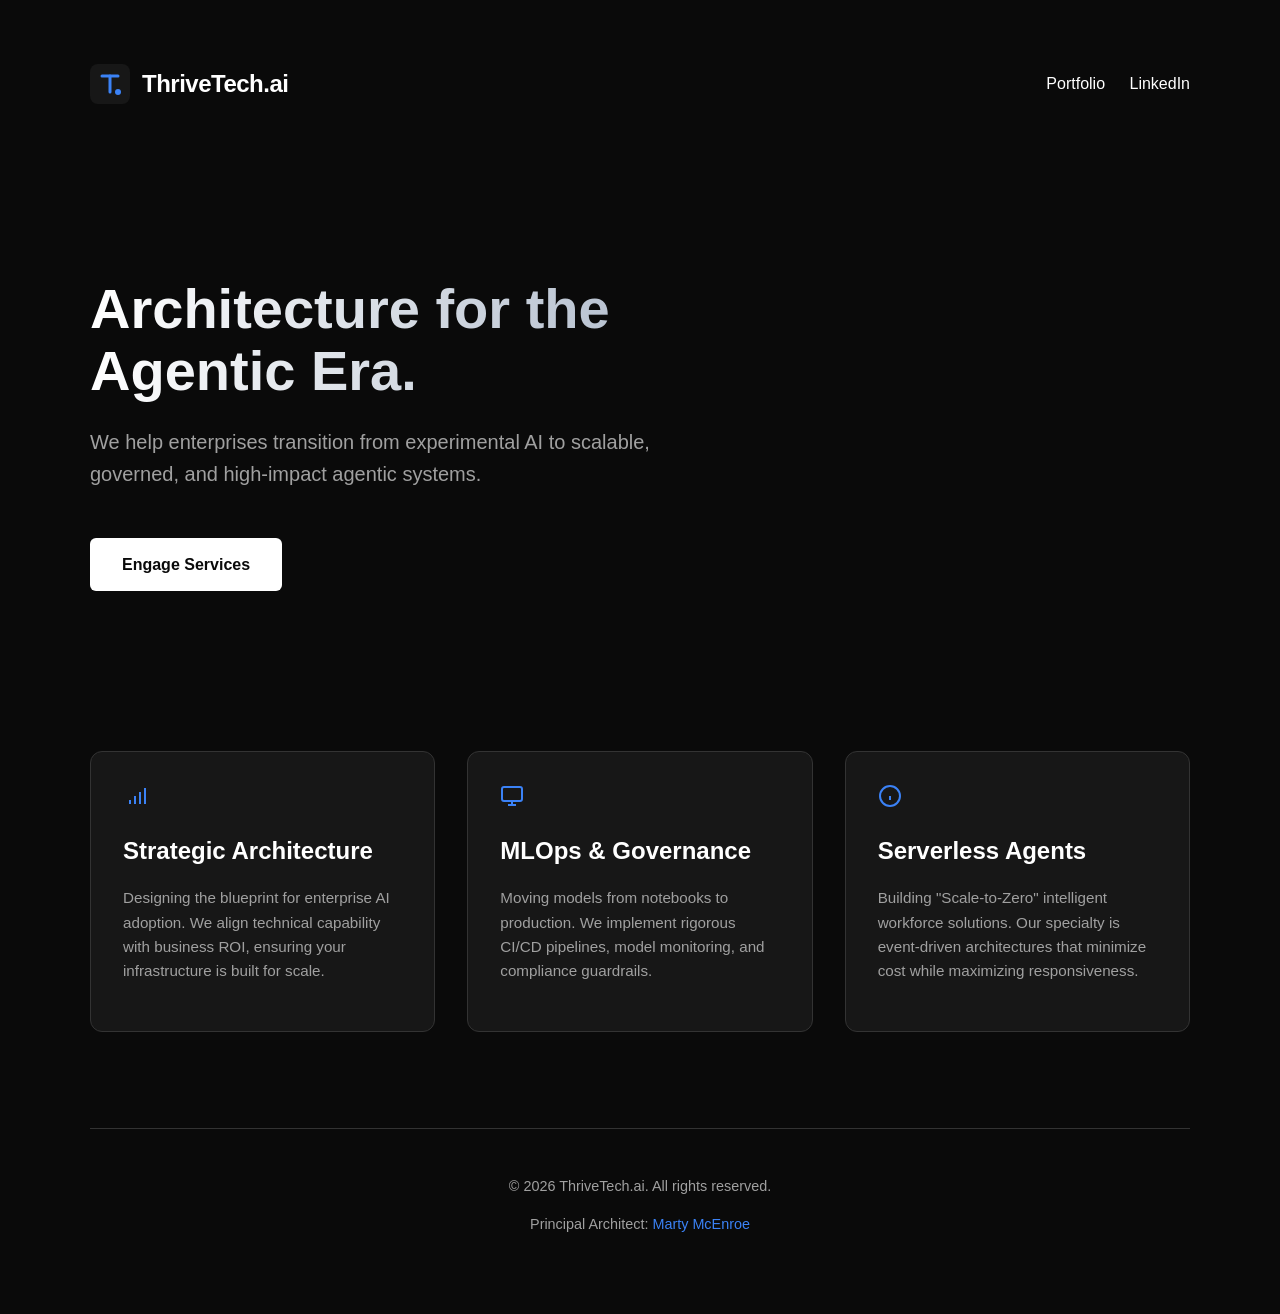
==== index.html @ da7066eb "Initial launch of ThriveTech.ai" ====
<!DOCTYPE html>
<html lang="en">
<head>
    <meta charset="UTF-8">
    <meta name="viewport" content="width=device-width, initial-scale=1.0">
    <title>ThriveTech.ai | Enterprise AI Architecture & Strategy</title>
    <style>
        :root {
            --bg-dark: #0a0a0a;
            --text-main: #ffffff;
            --text-muted: #a0a0a0;
            --accent: #3b82f6; /* Enterprise Blue */
            --accent-glow: rgba(59, 130, 246, 0.2);
            --card-bg: #171717;
        }
        body {
            background-color: var(--bg-dark);
            color: var(--text-main);
            font-family: -apple-system, BlinkMacSystemFont, "Segoe UI", Roboto, Helvetica, Arial, sans-serif;
            margin: 0;
            line-height: 1.6;
        }
        .container {
            max-width: 1100px;
            margin: 0 auto;
            padding: 2rem;
        }
        
        /* Navigation */
        nav {
            display: flex;
            justify-content: space-between;
            align-items: center;
            padding: 2rem 0;
        }
        .logo {
            display: flex;
            align-items: center;
            gap: 12px;
            font-weight: 700;
            font-size: 1.5rem;
            letter-spacing: -0.5px;
        }
        
        /* Hero Section */
        .hero {
            padding: 6rem 0;
            text-align: left;
            max-width: 800px;
        }
        h1 {
            font-size: 3.5rem;
            line-height: 1.1;
            margin-bottom: 1.5rem;
            background: linear-gradient(to right, #fff, #94a3b8);
            -webkit-background-clip: text;
            -webkit-text-fill-color: transparent;
        }
        .lead {
            font-size: 1.25rem;
            color: var(--text-muted);
            margin-bottom: 3rem;
            max-width: 600px;
        }
        
        /* Services Grid */
        .services {
            display: grid;
            grid-template-columns: repeat(auto-fit, minmax(300px, 1fr));
            gap: 2rem;
            margin: 4rem 0;
        }
        .card {
            background: var(--card-bg);
            padding: 2rem;
            border-radius: 12px;
            border: 1px solid #333;
            transition: transform 0.2s, border-color 0.2s;
        }
        .card:hover {
            transform: translateY(-5px);
            border-color: var(--accent);
        }
        .card h3 {
            margin-top: 0;
            font-size: 1.5rem;
            margin-bottom: 1rem;
        }
        .card p {
            color: var(--text-muted);
            font-size: 0.95rem;
        }
        .icon {
            color: var(--accent);
            margin-bottom: 1rem;
            display: block;
        }

        /* CTA Button */
        .btn {
            display: inline-block;
            background-color: var(--text-main);
            color: var(--bg-dark);
            padding: 14px 32px;
            border-radius: 6px;
            font-weight: 600;
            text-decoration: none;
            transition: background 0.2s;
        }
        .btn:hover {
            background-color: #e2e2e2;
        }

        /* Footer */
        footer {
            border-top: 1px solid #333;
            margin-top: 6rem;
            padding: 2rem 0;
            text-align: center;
            color: var(--text-muted);
            font-size: 0.9rem;
        }
    </style>
</head>
<body>
    <div class="container">
        <nav>
            <div class="logo">
                <!-- Abstract Geometric T/AI Logo -->
                <svg width="40" height="40" viewBox="0 0 40 40" fill="none" xmlns="http://www.w3.org/2000/svg">
                    <rect width="40" height="40" rx="8" fill="#171717"/>
                    <path d="M12 12H28" stroke="#3B82F6" stroke-width="3" stroke-linecap="round"/>
                    <path d="M20 12V28" stroke="#3B82F6" stroke-width="3" stroke-linecap="round"/>
                    <circle cx="28" cy="28" r="3" fill="#3B82F6"/>
                </svg>
                ThriveTech.ai
            </div>
            <div>
                <a href="https://martymcenroe.ai" style="color: #fff; text-decoration: none; margin-left: 20px;">Portfolio</a>
                <a href="https://linkedin.com/company/thrivetech-ai" style="color: #fff; text-decoration: none; margin-left: 20px;">LinkedIn</a>
            </div>
        </nav>

        <section class="hero">
            <h1>Architecture for the<br>Agentic Era.</h1>
            <p class="lead">We help enterprises transition from experimental AI to scalable, governed, and high-impact agentic systems.</p>
            <a href="mailto:contact@thrivetech.ai" class="btn">Engage Services</a>
        </section>

        <div class="services">
            <div class="card">
                <span class="icon">
                    <svg width="24" height="24" viewBox="0 0 24 24" fill="none" stroke="currentColor" stroke-width="2"><path d="M2 20h.01"/><path d="M7 20v-4"/><path d="M12 20v-8"/><path d="M17 20V8"/><path d="M22 4v16"/></svg>
                </span>
                <h3>Strategic Architecture</h3>
                <p>Designing the blueprint for enterprise AI adoption. We align technical capability with business ROI, ensuring your infrastructure is built for scale.</p>
            </div>
            <div class="card">
                <span class="icon">
                    <svg width="24" height="24" viewBox="0 0 24 24" fill="none" stroke="currentColor" stroke-width="2"><rect x="2" y="3" width="20" height="14" rx="2" ry="2"/><line x1="8" y1="21" x2="16" y2="21"/><line x1="12" y1="17" x2="12" y2="21"/></svg>
                </span>
                <h3>MLOps & Governance</h3>
                <p>Moving models from notebooks to production. We implement rigorous CI/CD pipelines, model monitoring, and compliance guardrails.</p>
            </div>
            <div class="card">
                <span class="icon">
                    <svg width="24" height="24" viewBox="0 0 24 24" fill="none" stroke="currentColor" stroke-width="2"><circle cx="12" cy="12" r="10"/><path d="M12 16v-4"/><path d="M12 8h.01"/></svg>
                </span>
                <h3>Serverless Agents</h3>
                <p>Building "Scale-to-Zero" intelligent workforce solutions. Our specialty is event-driven architectures that minimize cost while maximizing responsiveness.</p>
            </div>
        </div>

        <footer>
            <p>&copy; 2026 ThriveTech.ai. All rights reserved.</p>
            <p>Principal Architect: <a href="https://martymcenroe.ai" style="color: #3b82f6; text-decoration: none;">Marty McEnroe</a></p>
        </footer>
    </div>
</body>
</html>
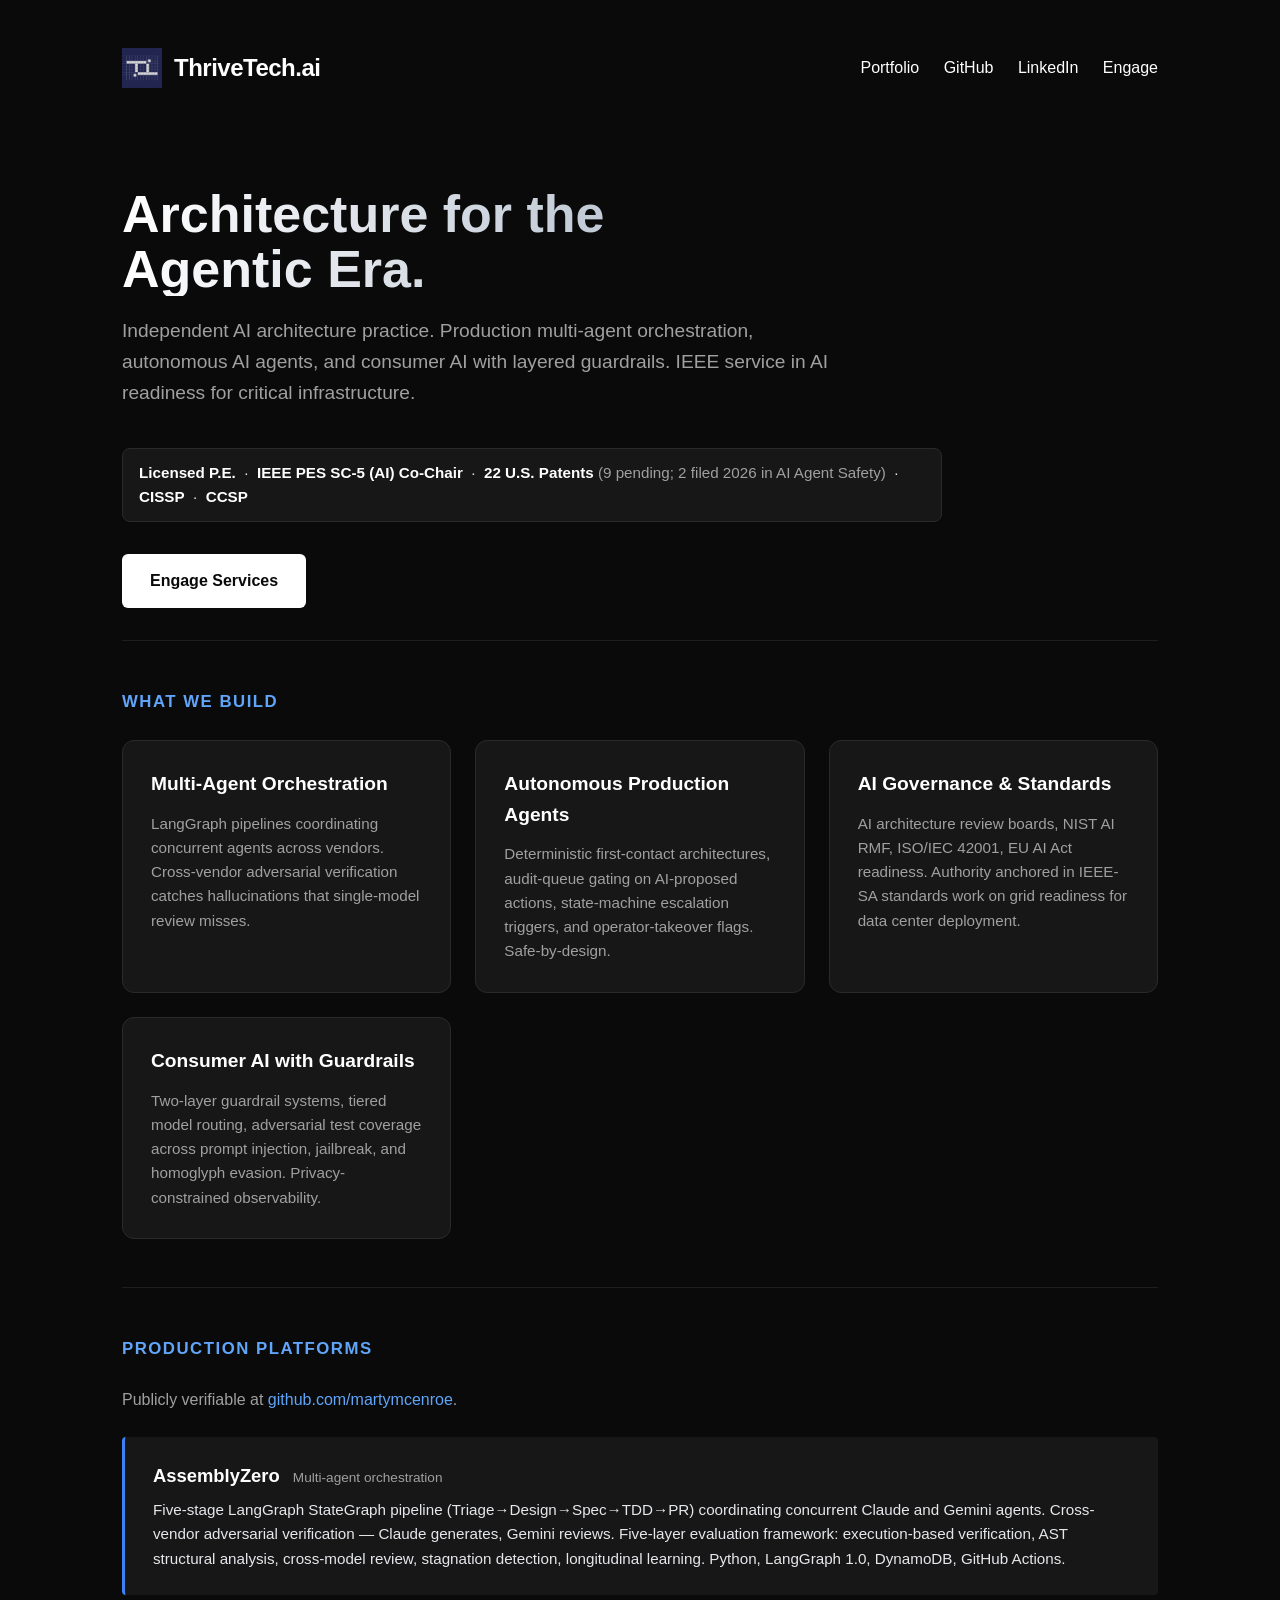
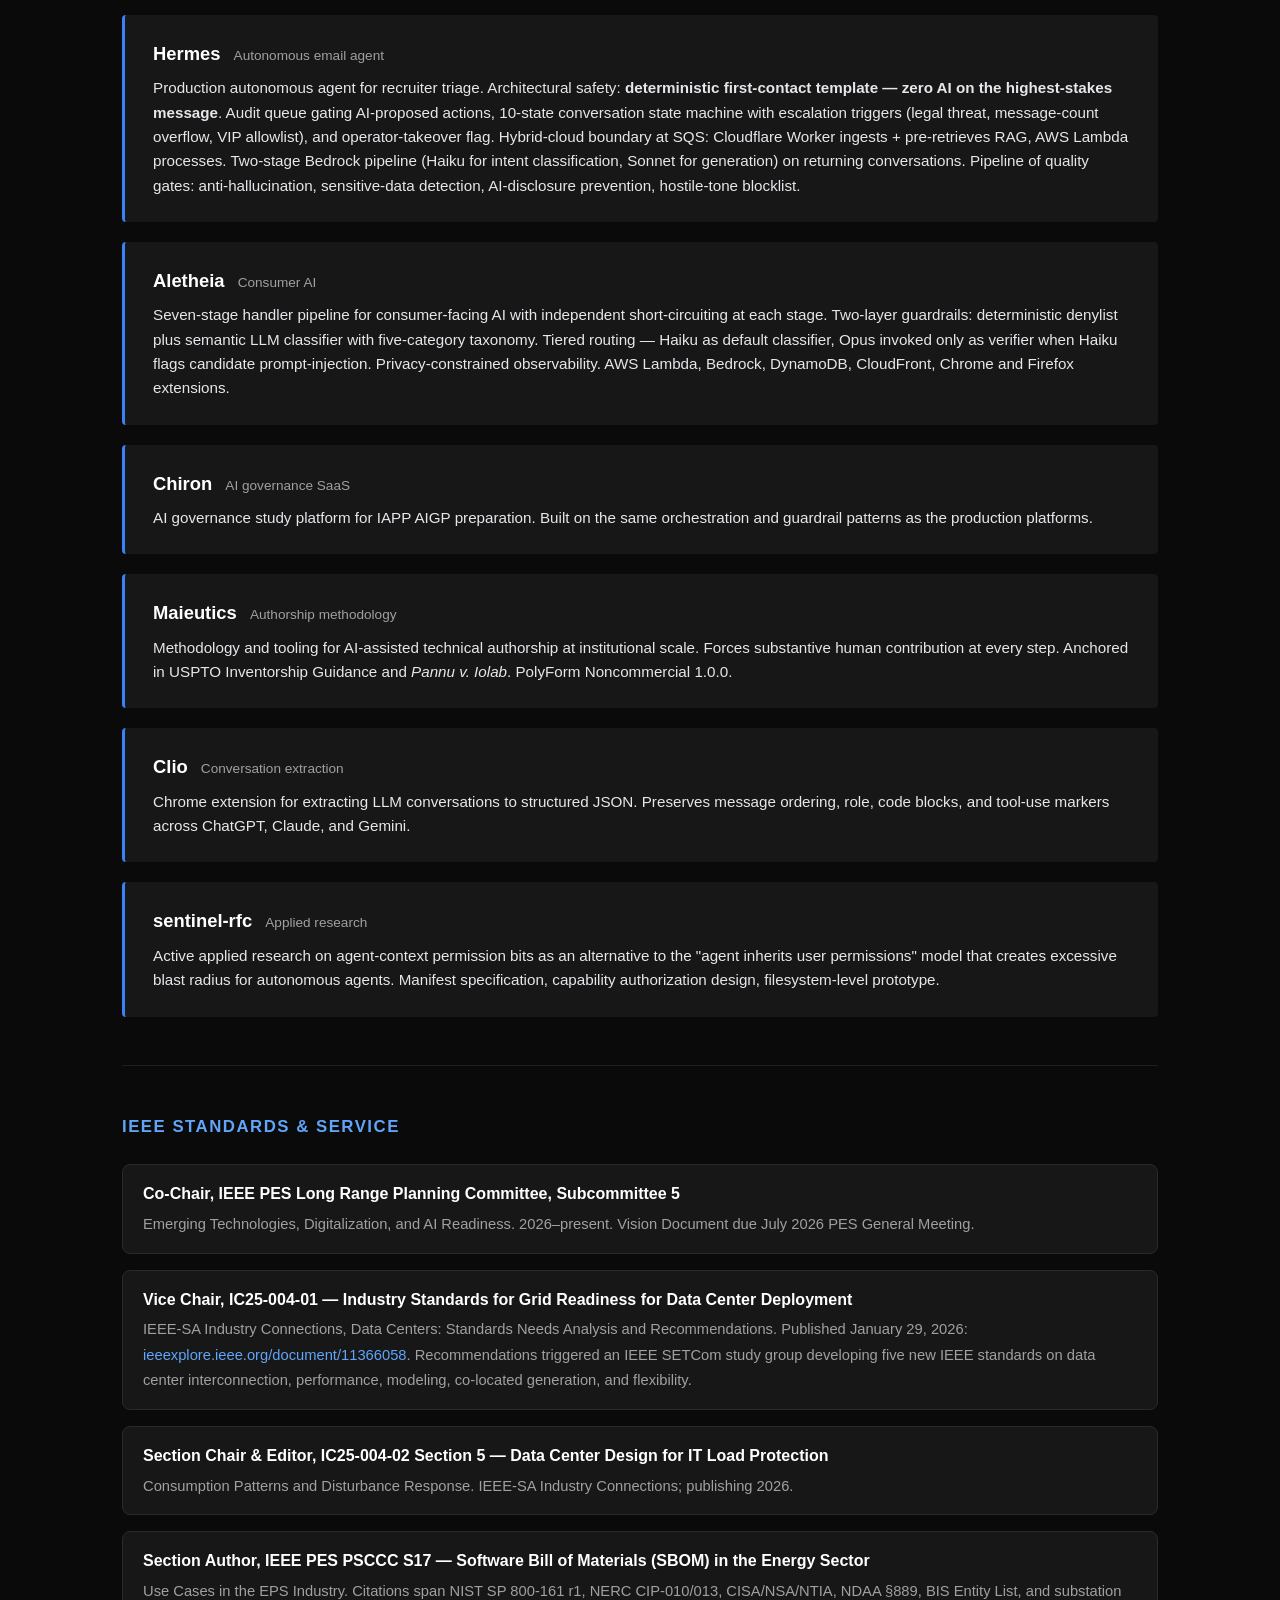
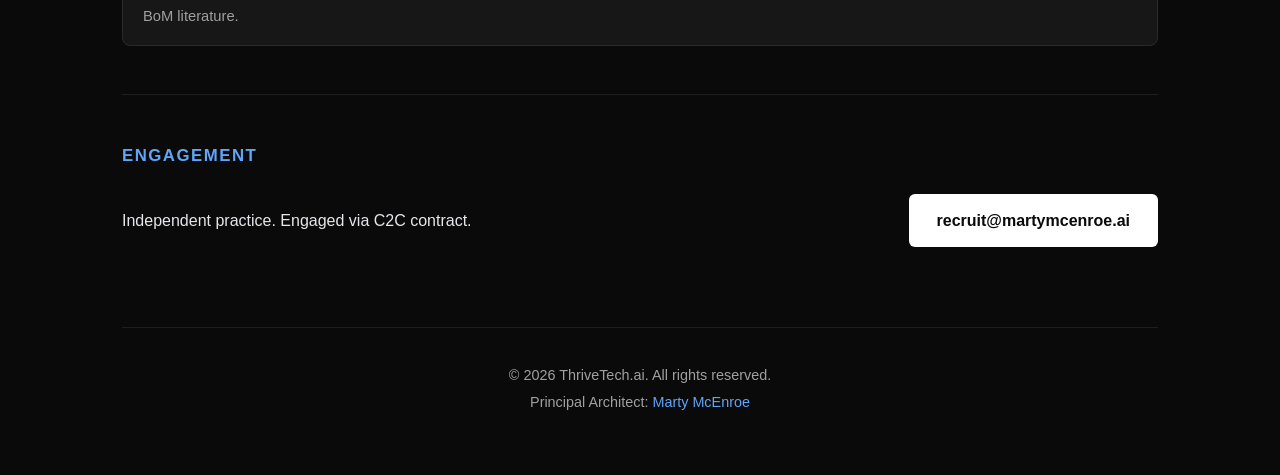
==== commit c329849f: "feat(site): refresh index.html to current positioning (Closes #16) Aligns thrivetech.ai homepage wit" ====
--- a/index.html
+++ b/index.html
@@ -3,16 +3,21 @@
 <head>
     <meta charset="UTF-8">
     <meta name="viewport" content="width=device-width, initial-scale=1.0">
-    <title>ThriveTech.ai | Enterprise AI Architecture & Strategy</title>
+    <title>ThriveTech.ai | Enterprise Agentic AI Architecture</title>
+    <meta name="description" content="Independent AI architecture practice. Production multi-agent orchestration, autonomous AI agents, and consumer AI with layered guardrails. IEEE service in AI readiness for critical infrastructure.">
     <style>
         :root {
             --bg-dark: #0a0a0a;
             --text-main: #ffffff;
             --text-muted: #a0a0a0;
-            --accent: #3b82f6; /* Enterprise Blue */
-            --accent-glow: rgba(59, 130, 246, 0.2);
+            --text-strong: #e5e7eb;
+            --accent: #3b82f6;
+            --accent-soft: #60a5fa;
             --card-bg: #171717;
-        }
+            --card-border: #2a2a2a;
+            --rule: #1f1f1f;
+        }
+        * { box-sizing: border-box; }
         body {
             background-color: var(--bg-dark);
             color: var(--text-main);
@@ -20,18 +25,22 @@
             margin: 0;
             line-height: 1.6;
         }
+        a { color: var(--accent-soft); text-decoration: none; }
+        a:hover { color: var(--accent); text-decoration: underline; }
+
         .container {
             max-width: 1100px;
             margin: 0 auto;
-            padding: 2rem;
-        }
-        
-        /* Navigation */
+            padding: 1.5rem 2rem;
+        }
+
         nav {
             display: flex;
             justify-content: space-between;
             align-items: center;
-            padding: 2rem 0;
+            padding: 1.5rem 0;
+            flex-wrap: wrap;
+            gap: 1rem;
         }
         .logo {
             display: flex;
@@ -40,85 +49,126 @@
             font-weight: 700;
             font-size: 1.5rem;
             letter-spacing: -0.5px;
-        }
-        
-        /* Hero Section */
-        .hero {
-            padding: 6rem 0;
-            text-align: left;
-            max-width: 800px;
-        }
+            color: var(--text-main);
+        }
+        .logo img { width: 40px; height: 40px; display: block; }
+        nav .links a { color: var(--text-main); margin-left: 20px; }
+        nav .links a:hover { color: var(--accent-soft); text-decoration: none; }
+
+        .hero { padding: 4rem 0 2rem; max-width: 820px; }
         h1 {
-            font-size: 3.5rem;
-            line-height: 1.1;
-            margin-bottom: 1.5rem;
+            font-size: 3.25rem;
+            line-height: 1.05;
+            margin-bottom: 1.25rem;
             background: linear-gradient(to right, #fff, #94a3b8);
             -webkit-background-clip: text;
             -webkit-text-fill-color: transparent;
         }
         .lead {
-            font-size: 1.25rem;
+            font-size: 1.2rem;
             color: var(--text-muted);
-            margin-bottom: 3rem;
-            max-width: 600px;
-        }
-        
-        /* Services Grid */
-        .services {
-            display: grid;
-            grid-template-columns: repeat(auto-fit, minmax(300px, 1fr));
-            gap: 2rem;
-            margin: 4rem 0;
-        }
-        .card {
-            background: var(--card-bg);
-            padding: 2rem;
-            border-radius: 12px;
-            border: 1px solid #333;
-            transition: transform 0.2s, border-color 0.2s;
-        }
-        .card:hover {
-            transform: translateY(-5px);
-            border-color: var(--accent);
-        }
-        .card h3 {
-            margin-top: 0;
-            font-size: 1.5rem;
-            margin-bottom: 1rem;
-        }
-        .card p {
-            color: var(--text-muted);
+            margin-bottom: 1.5rem;
+            max-width: 720px;
+        }
+        .creds {
             font-size: 0.95rem;
-        }
-        .icon {
-            color: var(--accent);
-            margin-bottom: 1rem;
-            display: block;
-        }
-
-        /* CTA Button */
+            color: var(--text-strong);
+            padding: 0.75rem 1rem;
+            border: 1px solid var(--card-border);
+            border-radius: 8px;
+            background: var(--card-bg);
+            display: inline-block;
+            margin-bottom: 2rem;
+        }
+        .creds strong { color: var(--text-main); }
+
         .btn {
             display: inline-block;
             background-color: var(--text-main);
             color: var(--bg-dark);
-            padding: 14px 32px;
+            padding: 14px 28px;
             border-radius: 6px;
             font-weight: 600;
             text-decoration: none;
             transition: background 0.2s;
         }
-        .btn:hover {
-            background-color: #e2e2e2;
-        }
-
-        /* Footer */
+        .btn:hover { background-color: #e2e2e2; text-decoration: none; }
+
+        section { padding: 3rem 0; border-top: 1px solid var(--rule); }
+        h2 {
+            font-size: 1.05rem;
+            text-transform: uppercase;
+            letter-spacing: 1.5px;
+            color: var(--accent-soft);
+            margin: 0 0 1.5rem;
+            font-weight: 600;
+        }
+
+        .services {
+            display: grid;
+            grid-template-columns: repeat(auto-fit, minmax(260px, 1fr));
+            gap: 1.5rem;
+        }
+        .card {
+            background: var(--card-bg);
+            padding: 1.75rem;
+            border-radius: 12px;
+            border: 1px solid var(--card-border);
+            transition: transform 0.2s, border-color 0.2s;
+        }
+        .card:hover { transform: translateY(-4px); border-color: var(--accent); }
+        .card h3 { margin: 0 0 0.75rem; font-size: 1.2rem; color: var(--text-main); }
+        .card p { color: var(--text-muted); font-size: 0.95rem; margin: 0; }
+
+        .products { display: grid; gap: 1.25rem; }
+        .product {
+            background: var(--card-bg);
+            padding: 1.5rem 1.75rem;
+            border-left: 3px solid var(--accent);
+            border-radius: 4px;
+        }
+        .product h3 {
+            margin: 0 0 0.5rem;
+            font-size: 1.15rem;
+            color: var(--text-main);
+        }
+        .product h3 .tag {
+            font-weight: 400;
+            font-size: 0.85rem;
+            color: var(--text-muted);
+            margin-left: 0.5rem;
+        }
+        .product p { color: var(--text-strong); font-size: 0.95rem; margin: 0; }
+
+        .ieee-list { list-style: none; padding: 0; margin: 0; display: grid; gap: 1rem; }
+        .ieee-list li {
+            padding: 1rem 1.25rem;
+            background: var(--card-bg);
+            border-radius: 8px;
+            border: 1px solid var(--card-border);
+        }
+        .ieee-role { color: var(--text-main); font-weight: 600; display: block; margin-bottom: 0.25rem; }
+        .ieee-detail { color: var(--text-muted); font-size: 0.92rem; }
+
+        .engage { display: grid; grid-template-columns: 1fr; gap: 1rem; align-items: center; }
+        @media (min-width: 700px) {
+            .engage { grid-template-columns: 1fr auto; }
+        }
+        .engage p { color: var(--text-strong); margin: 0; font-size: 1rem; }
+
         footer {
-            border-top: 1px solid #333;
-            margin-top: 6rem;
+            border-top: 1px solid var(--rule);
+            margin-top: 2rem;
             padding: 2rem 0;
             text-align: center;
             color: var(--text-muted);
             font-size: 0.9rem;
+        }
+        footer p { margin: 0.25rem 0; }
+        @media (max-width: 600px) {
+            h1 { font-size: 2.25rem; }
+            .lead { font-size: 1.05rem; }
+            nav .links a { margin-left: 12px; font-size: 0.9rem; }
         }
     </style>
 </head>
@@ -126,55 +176,122 @@
     <div class="container">
         <nav>
             <div class="logo">
-                <!-- Abstract Geometric T/AI Logo -->
-                <svg width="40" height="40" viewBox="0 0 40 40" fill="none" xmlns="http://www.w3.org/2000/svg">
-                    <rect width="40" height="40" rx="8" fill="#171717"/>
-                    <path d="M12 12H28" stroke="#3B82F6" stroke-width="3" stroke-linecap="round"/>
-                    <path d="M20 12V28" stroke="#3B82F6" stroke-width="3" stroke-linecap="round"/>
-                    <circle cx="28" cy="28" r="3" fill="#3B82F6"/>
-                </svg>
+                <img src="logo-400.png" alt="ThriveTech.ai logo">
                 ThriveTech.ai
             </div>
-            <div>
-                <a href="https://martymcenroe.ai" style="color: #fff; text-decoration: none; margin-left: 20px;">Portfolio</a>
-                <a href="https://linkedin.com/company/thrivetech-ai" style="color: #fff; text-decoration: none; margin-left: 20px;">LinkedIn</a>
+            <div class="links">
+                <a href="https://martymcenroe.ai">Portfolio</a>
+                <a href="https://github.com/martymcenroe">GitHub</a>
+                <a href="https://linkedin.com/company/thrivetech-ai">LinkedIn</a>
+                <a href="#engage">Engage</a>
             </div>
         </nav>
 
-        <section class="hero">
+        <section class="hero" style="border-top: none; padding-top: 2rem;">
             <h1>Architecture for the<br>Agentic Era.</h1>
-            <p class="lead">We help enterprises transition from experimental AI to scalable, governed, and high-impact agentic systems.</p>
-            <a href="mailto:contact@thrivetech.ai" class="btn">Engage Services</a>
-        </section>
-
-        <div class="services">
-            <div class="card">
-                <span class="icon">
-                    <svg width="24" height="24" viewBox="0 0 24 24" fill="none" stroke="currentColor" stroke-width="2"><path d="M2 20h.01"/><path d="M7 20v-4"/><path d="M12 20v-8"/><path d="M17 20V8"/><path d="M22 4v16"/></svg>
-                </span>
-                <h3>Strategic Architecture</h3>
-                <p>Designing the blueprint for enterprise AI adoption. We align technical capability with business ROI, ensuring your infrastructure is built for scale.</p>
-            </div>
-            <div class="card">
-                <span class="icon">
-                    <svg width="24" height="24" viewBox="0 0 24 24" fill="none" stroke="currentColor" stroke-width="2"><rect x="2" y="3" width="20" height="14" rx="2" ry="2"/><line x1="8" y1="21" x2="16" y2="21"/><line x1="12" y1="17" x2="12" y2="21"/></svg>
-                </span>
-                <h3>MLOps & Governance</h3>
-                <p>Moving models from notebooks to production. We implement rigorous CI/CD pipelines, model monitoring, and compliance guardrails.</p>
-            </div>
-            <div class="card">
-                <span class="icon">
-                    <svg width="24" height="24" viewBox="0 0 24 24" fill="none" stroke="currentColor" stroke-width="2"><circle cx="12" cy="12" r="10"/><path d="M12 16v-4"/><path d="M12 8h.01"/></svg>
-                </span>
-                <h3>Serverless Agents</h3>
-                <p>Building "Scale-to-Zero" intelligent workforce solutions. Our specialty is event-driven architectures that minimize cost while maximizing responsiveness.</p>
-            </div>
-        </div>
+            <p class="lead">
+                Independent AI architecture practice. Production multi-agent orchestration, autonomous AI agents, and consumer AI with layered guardrails. IEEE service in AI readiness for critical infrastructure.
+            </p>
+            <p class="creds">
+                <strong>Licensed P.E.</strong> &nbsp;&middot;&nbsp; <strong>IEEE PES SC-5 (AI) Co-Chair</strong> &nbsp;&middot;&nbsp; <strong>22 U.S. Patents</strong> <span style="color: var(--text-muted);">(9 pending; 2 filed 2026 in AI Agent Safety)</span> &nbsp;&middot;&nbsp; <strong>CISSP</strong> &nbsp;&middot;&nbsp; <strong>CCSP</strong>
+            </p>
+            <br>
+            <a href="#engage" class="btn">Engage Services</a>
+        </section>
+
+        <section>
+            <h2>What We Build</h2>
+            <div class="services">
+                <div class="card">
+                    <h3>Multi-Agent Orchestration</h3>
+                    <p>LangGraph pipelines coordinating concurrent agents across vendors. Cross-vendor adversarial verification catches hallucinations that single-model review misses.</p>
+                </div>
+                <div class="card">
+                    <h3>Autonomous Production Agents</h3>
+                    <p>Deterministic first-contact architectures, audit-queue gating on AI-proposed actions, state-machine escalation triggers, and operator-takeover flags. Safe-by-design.</p>
+                </div>
+                <div class="card">
+                    <h3>AI Governance &amp; Standards</h3>
+                    <p>AI architecture review boards, NIST AI RMF, ISO/IEC 42001, EU AI Act readiness. Authority anchored in IEEE-SA standards work on grid readiness for data center deployment.</p>
+                </div>
+                <div class="card">
+                    <h3>Consumer AI with Guardrails</h3>
+                    <p>Two-layer guardrail systems, tiered model routing, adversarial test coverage across prompt injection, jailbreak, and homoglyph evasion. Privacy-constrained observability.</p>
+                </div>
+            </div>
+        </section>
+
+        <section>
+            <h2>Production Platforms</h2>
+            <p class="lead" style="font-size: 1rem; margin-bottom: 1.5rem;">
+                Publicly verifiable at <a href="https://github.com/martymcenroe">github.com/martymcenroe</a>.
+            </p>
+            <div class="products">
+                <div class="product">
+                    <h3>AssemblyZero <span class="tag">Multi-agent orchestration</span></h3>
+                    <p>Five-stage LangGraph StateGraph pipeline (Triage&rarr;Design&rarr;Spec&rarr;TDD&rarr;PR) coordinating concurrent Claude and Gemini agents. Cross-vendor adversarial verification &mdash; Claude generates, Gemini reviews. Five-layer evaluation framework: execution-based verification, AST structural analysis, cross-model review, stagnation detection, longitudinal learning. Python, LangGraph 1.0, DynamoDB, GitHub Actions.</p>
+                </div>
+                <div class="product">
+                    <h3>Hermes <span class="tag">Autonomous email agent</span></h3>
+                    <p>Production autonomous agent for recruiter triage. Architectural safety: <strong>deterministic first-contact template &mdash; zero AI on the highest-stakes message</strong>. Audit queue gating AI-proposed actions, 10-state conversation state machine with escalation triggers (legal threat, message-count overflow, VIP allowlist), and operator-takeover flag. Hybrid-cloud boundary at SQS: Cloudflare Worker ingests + pre-retrieves RAG, AWS Lambda processes. Two-stage Bedrock pipeline (Haiku for intent classification, Sonnet for generation) on returning conversations. Pipeline of quality gates: anti-hallucination, sensitive-data detection, AI-disclosure prevention, hostile-tone blocklist.</p>
+                </div>
+                <div class="product">
+                    <h3>Aletheia <span class="tag">Consumer AI</span></h3>
+                    <p>Seven-stage handler pipeline for consumer-facing AI with independent short-circuiting at each stage. Two-layer guardrails: deterministic denylist plus semantic LLM classifier with five-category taxonomy. Tiered routing &mdash; Haiku as default classifier, Opus invoked only as verifier when Haiku flags candidate prompt-injection. Privacy-constrained observability. AWS Lambda, Bedrock, DynamoDB, CloudFront, Chrome and Firefox extensions.</p>
+                </div>
+                <div class="product">
+                    <h3>Chiron <span class="tag">AI governance SaaS</span></h3>
+                    <p>AI governance study platform for IAPP AIGP preparation. Built on the same orchestration and guardrail patterns as the production platforms.</p>
+                </div>
+                <div class="product">
+                    <h3>Maieutics <span class="tag">Authorship methodology</span></h3>
+                    <p>Methodology and tooling for AI-assisted technical authorship at institutional scale. Forces substantive human contribution at every step. Anchored in USPTO Inventorship Guidance and <em>Pannu v. Iolab</em>. PolyForm Noncommercial 1.0.0.</p>
+                </div>
+                <div class="product">
+                    <h3>Clio <span class="tag">Conversation extraction</span></h3>
+                    <p>Chrome extension for extracting LLM conversations to structured JSON. Preserves message ordering, role, code blocks, and tool-use markers across ChatGPT, Claude, and Gemini.</p>
+                </div>
+                <div class="product">
+                    <h3>sentinel-rfc <span class="tag">Applied research</span></h3>
+                    <p>Active applied research on agent-context permission bits as an alternative to the "agent inherits user permissions" model that creates excessive blast radius for autonomous agents. Manifest specification, capability authorization design, filesystem-level prototype.</p>
+                </div>
+            </div>
+        </section>
+
+        <section>
+            <h2>IEEE Standards &amp; Service</h2>
+            <ul class="ieee-list">
+                <li>
+                    <span class="ieee-role">Co-Chair, IEEE PES Long Range Planning Committee, Subcommittee 5</span>
+                    <span class="ieee-detail">Emerging Technologies, Digitalization, and AI Readiness. 2026&ndash;present. Vision Document due July 2026 PES General Meeting.</span>
+                </li>
+                <li>
+                    <span class="ieee-role">Vice Chair, IC25-004-01 &mdash; Industry Standards for Grid Readiness for Data Center Deployment</span>
+                    <span class="ieee-detail">IEEE-SA Industry Connections, Data Centers: Standards Needs Analysis and Recommendations. Published January 29, 2026: <a href="https://ieeexplore.ieee.org/document/11366058">ieeexplore.ieee.org/document/11366058</a>. Recommendations triggered an IEEE SETCom study group developing five new IEEE standards on data center interconnection, performance, modeling, co-located generation, and flexibility.</span>
+                </li>
+                <li>
+                    <span class="ieee-role">Section Chair &amp; Editor, IC25-004-02 Section 5 &mdash; Data Center Design for IT Load Protection</span>
+                    <span class="ieee-detail">Consumption Patterns and Disturbance Response. IEEE-SA Industry Connections; publishing 2026.</span>
+                </li>
+                <li>
+                    <span class="ieee-role">Section Author, IEEE PES PSCCC S17 &mdash; Software Bill of Materials (SBOM) in the Energy Sector</span>
+                    <span class="ieee-detail">Use Cases in the EPS Industry. Citations span NIST SP 800-161 r1, NERC CIP-010/013, CISA/NSA/NTIA, NDAA &sect;889, BIS Entity List, and substation BoM literature.</span>
+                </li>
+            </ul>
+        </section>
+
+        <section id="engage">
+            <h2>Engagement</h2>
+            <div class="engage">
+                <p>Independent practice. Engaged via C2C contract.</p>
+                <a href="mailto:recruit@martymcenroe.ai" class="btn">recruit@martymcenroe.ai</a>
+            </div>
+        </section>
 
         <footer>
             <p>&copy; 2026 ThriveTech.ai. All rights reserved.</p>
-            <p>Principal Architect: <a href="https://martymcenroe.ai" style="color: #3b82f6; text-decoration: none;">Marty McEnroe</a></p>
+            <p>Principal Architect: <a href="https://martymcenroe.ai">Marty McEnroe</a></p>
         </footer>
     </div>
 </body>
-</html>+</html>
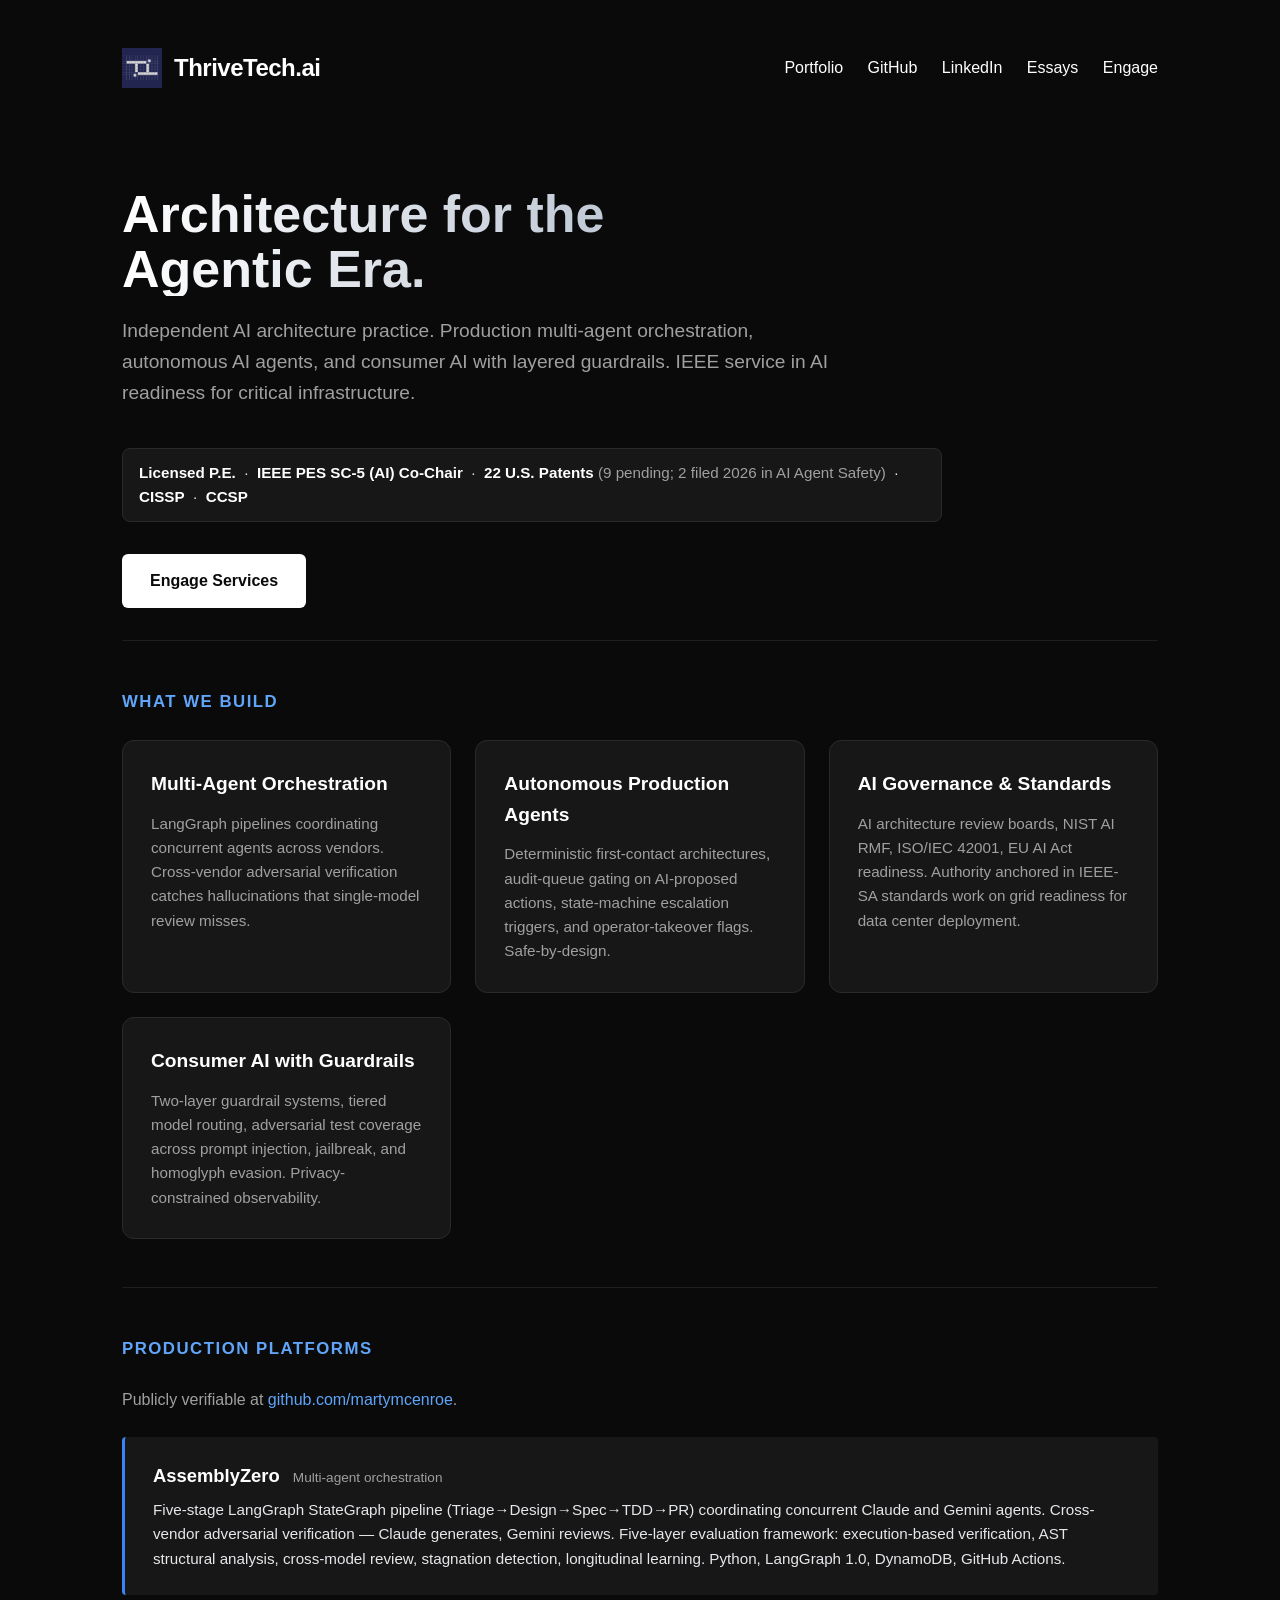
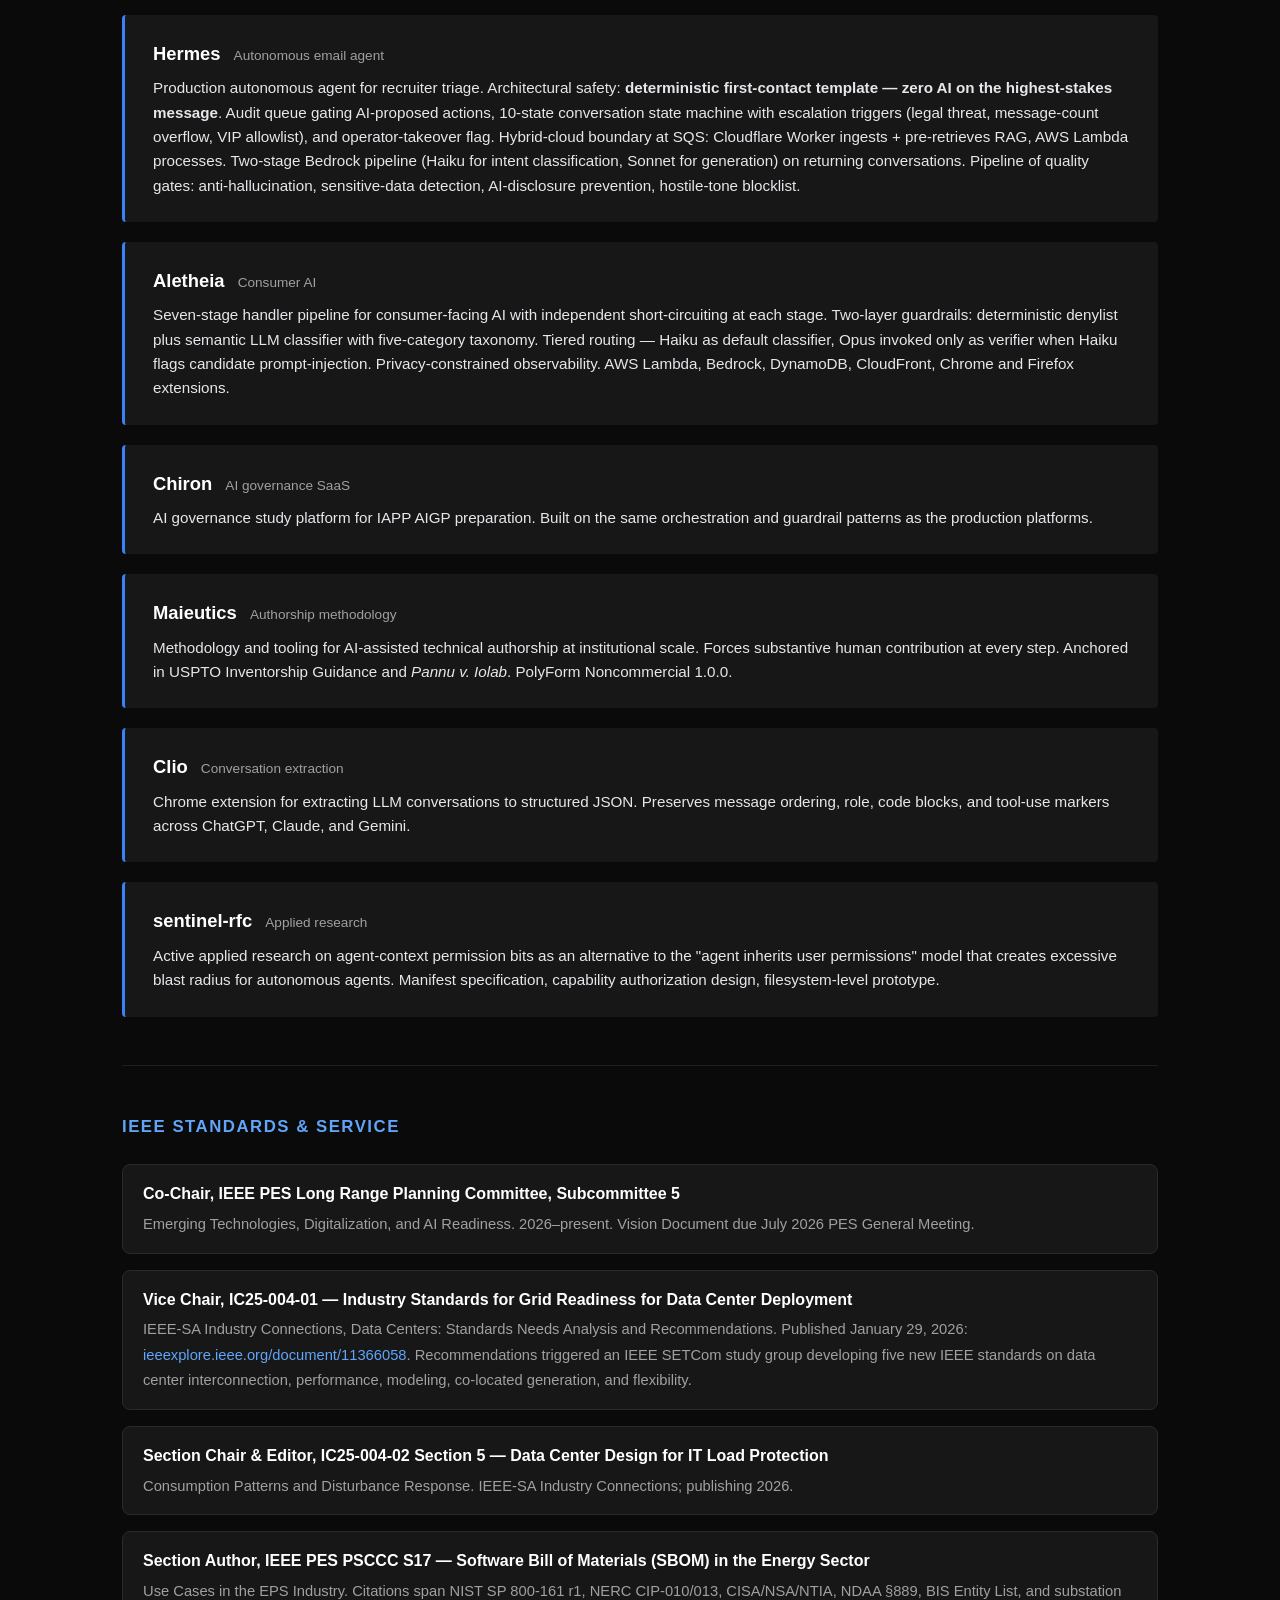
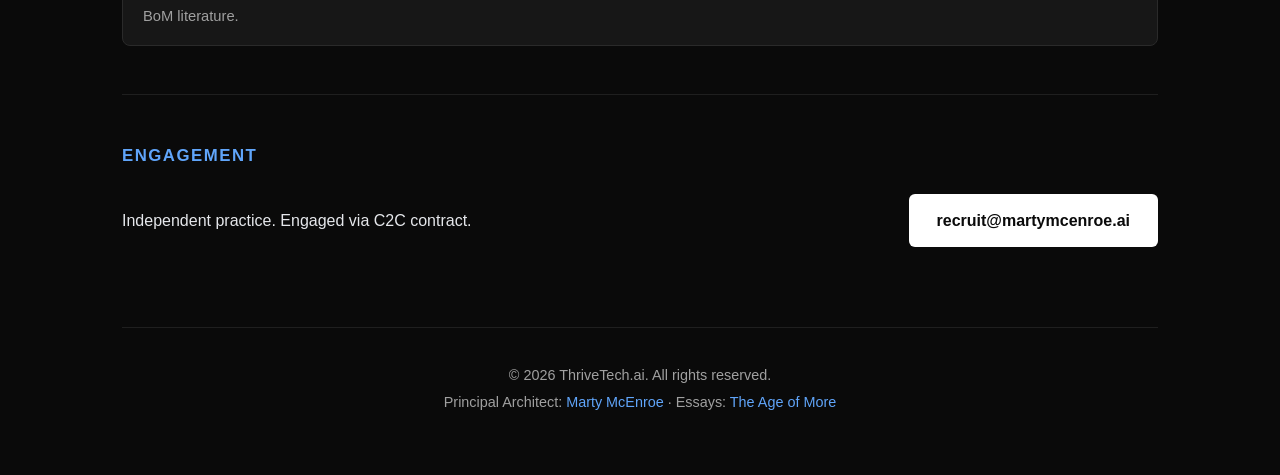
==== commit c2f2697a: "feat: add The Age of More to nav and footer (Closes #22) Co-Authored-By: Claude Fable 5 <noreply@ant" ====
--- a/index.html
+++ b/index.html
@@ -183,6 +183,7 @@
                 <a href="https://martymcenroe.ai">Portfolio</a>
                 <a href="https://github.com/martymcenroe">GitHub</a>
                 <a href="https://linkedin.com/company/thrivetech-ai">LinkedIn</a>
+                <a href="https://theageofmore.substack.com">Essays</a>
                 <a href="#engage">Engage</a>
             </div>
         </nav>
@@ -290,7 +291,7 @@
 
         <footer>
             <p>&copy; 2026 ThriveTech.ai. All rights reserved.</p>
-            <p>Principal Architect: <a href="https://martymcenroe.ai">Marty McEnroe</a></p>
+            <p>Principal Architect: <a href="https://martymcenroe.ai">Marty McEnroe</a> &middot; Essays: <a href="https://theageofmore.substack.com">The Age of More</a></p>
         </footer>
     </div>
 </body>
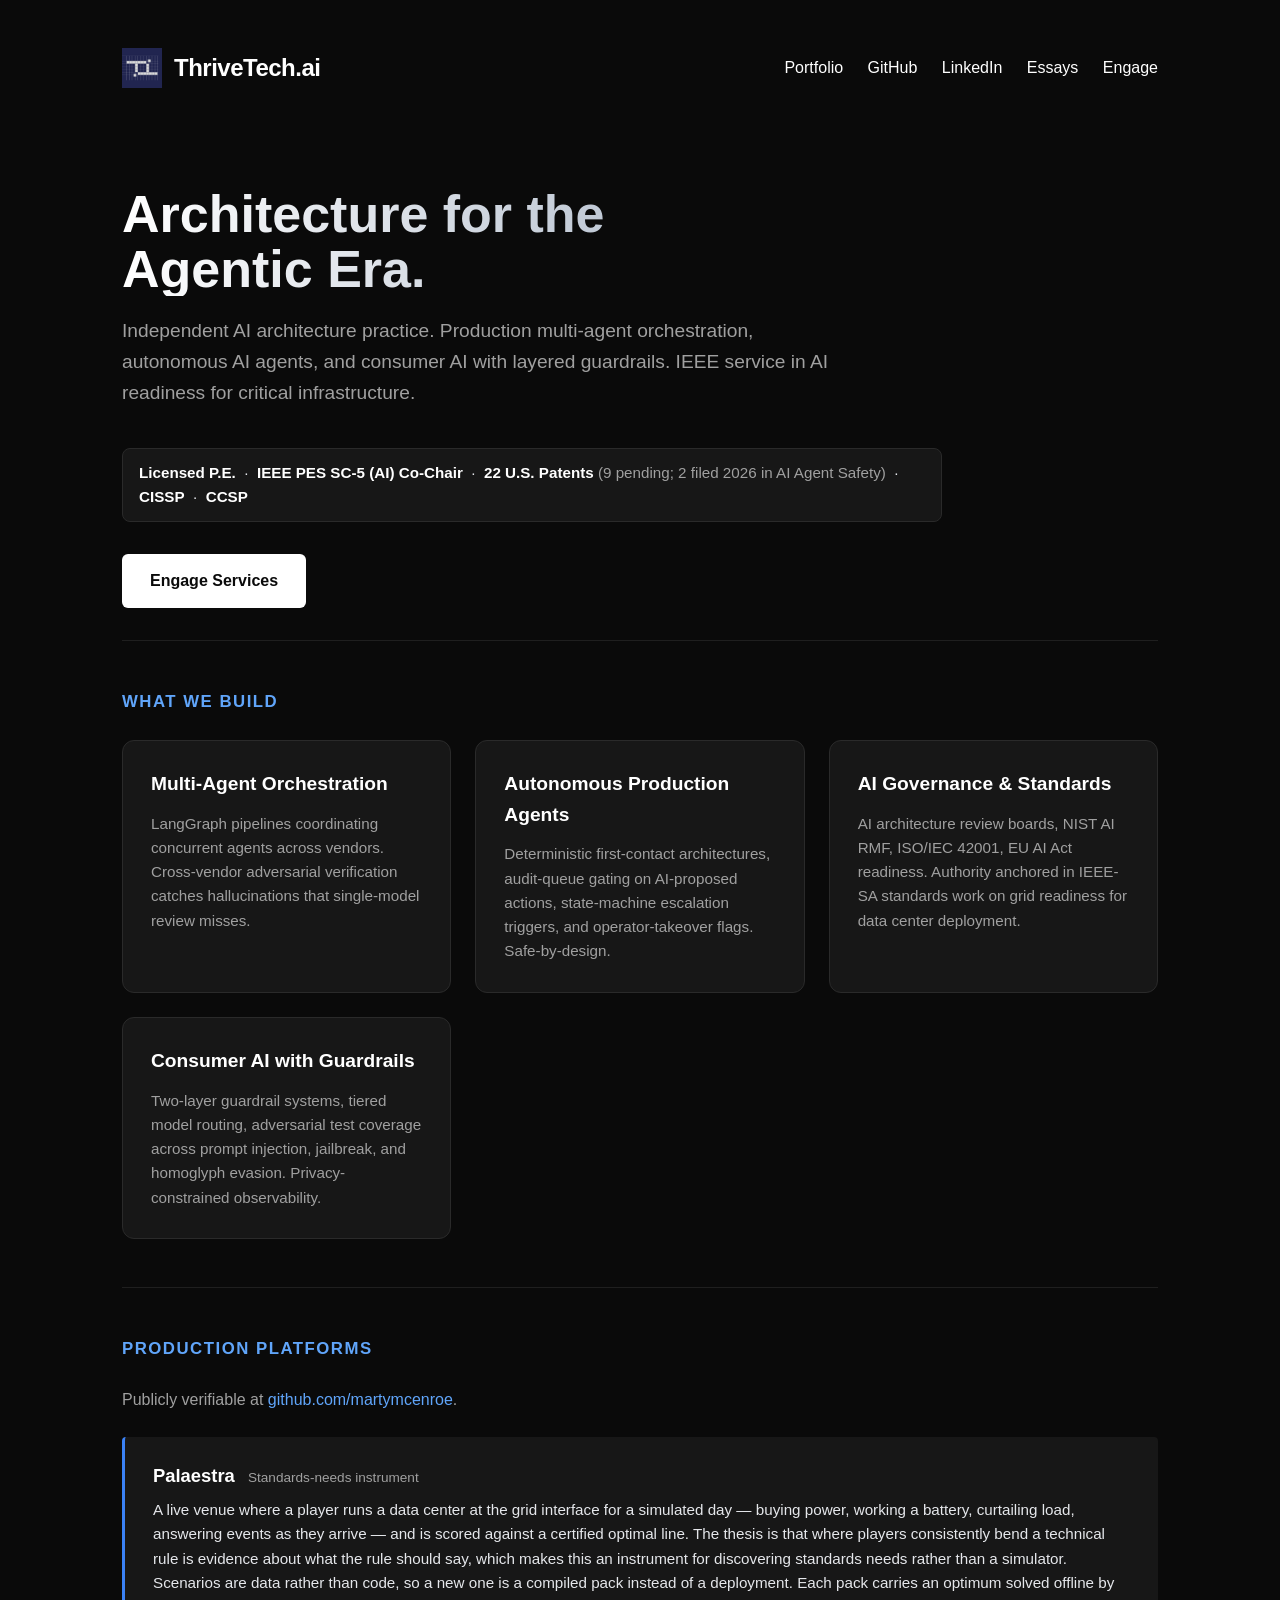
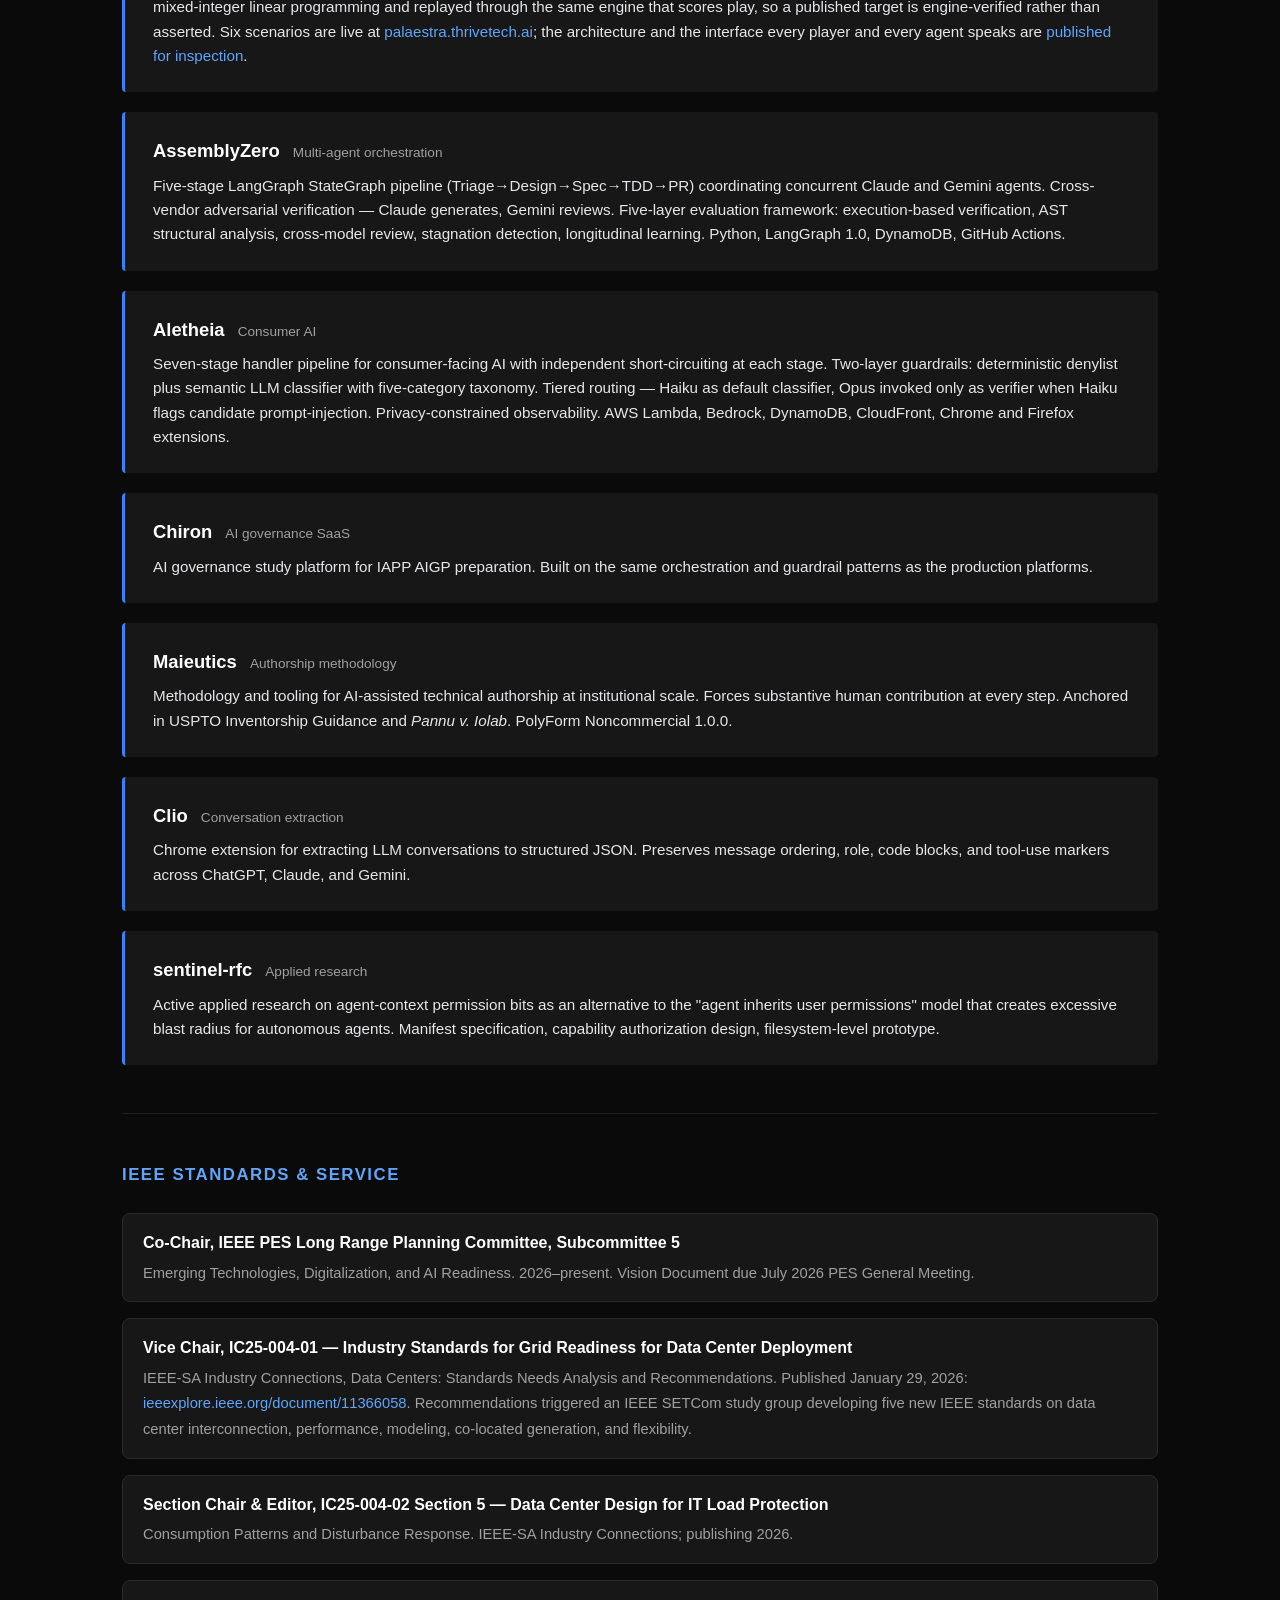
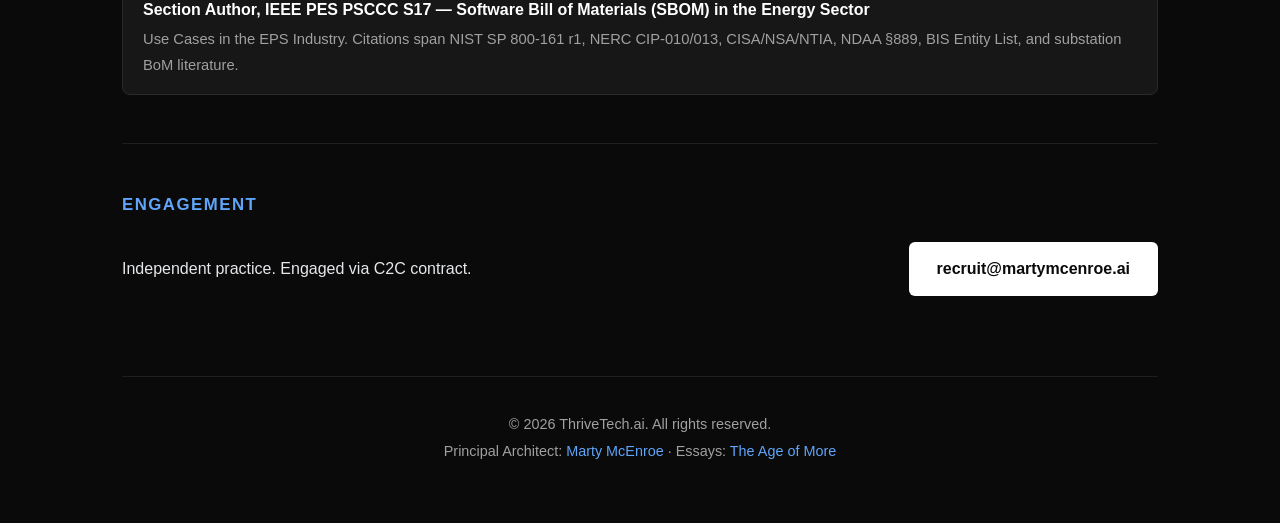
==== commit bb001e77: "Present Palaestra, retire the Hermes entry (Closes #28, Closes #29) This zone already serves palaest" ====
--- a/index.html
+++ b/index.html
@@ -229,12 +229,12 @@
             </p>
             <div class="products">
                 <div class="product">
+                    <h3>Palaestra <span class="tag">Standards-needs instrument</span></h3>
+                    <p>A live venue where a player runs a data center at the grid interface for a simulated day &mdash; buying power, working a battery, curtailing load, answering events as they arrive &mdash; and is scored against a certified optimal line. The thesis is that where players consistently bend a technical rule is evidence about what the rule should say, which makes this an instrument for discovering standards needs rather than a simulator. Scenarios are data rather than code, so a new one is a compiled pack instead of a deployment. Each pack carries an optimum solved offline by mixed-integer linear programming and replayed through the same engine that scores play, so a published target is engine-verified rather than asserted. Six scenarios are live at <a href="https://palaestra.thrivetech.ai">palaestra.thrivetech.ai</a>; the architecture and the interface every player and every agent speaks are <a href="https://github.com/martymcenroe/Exedra/wiki">published for inspection</a>.</p>
+                </div>
+                <div class="product">
                     <h3>AssemblyZero <span class="tag">Multi-agent orchestration</span></h3>
                     <p>Five-stage LangGraph StateGraph pipeline (Triage&rarr;Design&rarr;Spec&rarr;TDD&rarr;PR) coordinating concurrent Claude and Gemini agents. Cross-vendor adversarial verification &mdash; Claude generates, Gemini reviews. Five-layer evaluation framework: execution-based verification, AST structural analysis, cross-model review, stagnation detection, longitudinal learning. Python, LangGraph 1.0, DynamoDB, GitHub Actions.</p>
-                </div>
-                <div class="product">
-                    <h3>Hermes <span class="tag">Autonomous email agent</span></h3>
-                    <p>Production autonomous agent for recruiter triage. Architectural safety: <strong>deterministic first-contact template &mdash; zero AI on the highest-stakes message</strong>. Audit queue gating AI-proposed actions, 10-state conversation state machine with escalation triggers (legal threat, message-count overflow, VIP allowlist), and operator-takeover flag. Hybrid-cloud boundary at SQS: Cloudflare Worker ingests + pre-retrieves RAG, AWS Lambda processes. Two-stage Bedrock pipeline (Haiku for intent classification, Sonnet for generation) on returning conversations. Pipeline of quality gates: anti-hallucination, sensitive-data detection, AI-disclosure prevention, hostile-tone blocklist.</p>
                 </div>
                 <div class="product">
                     <h3>Aletheia <span class="tag">Consumer AI</span></h3>
